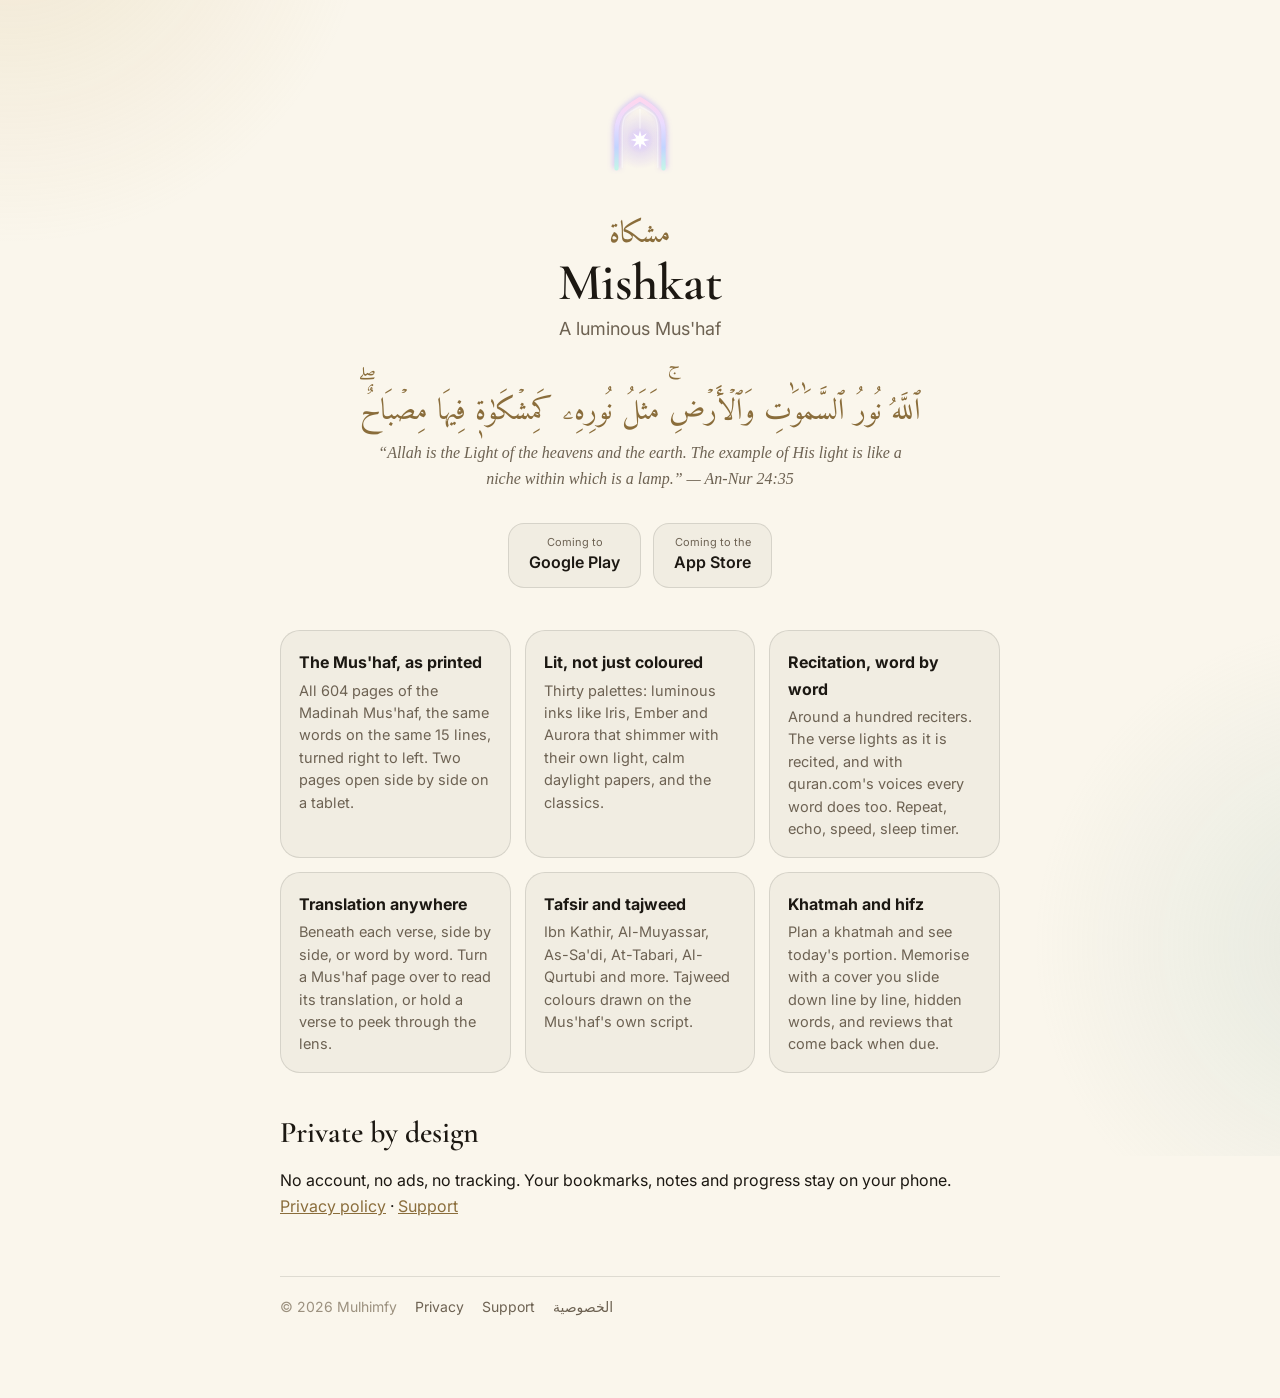
==== docs/index.html @ f4ce53cb "Site: landing, privacy policy (en/ar), support" ====
<!doctype html>
<html lang="en">
<head>
  <meta charset="utf-8">
  <meta name="viewport" content="width=device-width, initial-scale=1">
  <title>Mishkat · A luminous Mus'haf</title>
  <meta name="description" content="Mishkat is a Quran app that keeps the printed Madinah Mus'haf, page for page, and lights it: 30 palettes, recitation that follows word by word, translation and tafsir wherever you want them.">
  <meta property="og:title" content="Mishkat · A luminous Mus'haf">
  <meta property="og:description" content="The Madinah Mus'haf, page for page, lit: word-by-word recitation, translation anywhere, tafsir, tajweed colours, khatmah and memorisation.">
  <meta property="og:image" content="https://mulhimfy.github.io/mishkat-app/assets/icon-1024.png">
  <link rel="icon" href="assets/mark.svg" type="image/svg+xml">
  <link rel="preconnect" href="https://fonts.googleapis.com">
  <link href="https://fonts.googleapis.com/css2?family=Amiri+Quran&family=Cormorant+Garamond:wght@600&family=IBM+Plex+Sans+Arabic:wght@400;600&family=Inter:wght@400;600&display=swap" rel="stylesheet">
  <link rel="stylesheet" href="styles.css">
</head>
<body>
<main>
  <section class="hero">
    <img class="mark" src="assets/mark.svg" alt="">
    <div class="arabic">مشكاة</div>
    <h1>Mishkat</h1>
    <p class="tag">A luminous Mus'haf</p>
    <p class="verse arabic">ٱللَّهُ نُورُ ٱلسَّمَٰوَٰتِ وَٱلۡأَرۡضِۚ مَثَلُ نُورِهِۦ كَمِشۡكَوٰةٖ فِيهَا مِصۡبَاحٌۖ</p>
    <p class="verse-en">“Allah is the Light of the heavens and the earth. The example of His light is like a niche within which is a lamp.” — An-Nur 24:35</p>
    <div class="badges">
      <a class="badge" href="#get" id="play"><span><small>Coming to</small>Google Play</span></a>
      <a class="badge" href="#get" id="ios"><span><small>Coming to the</small>App Store</span></a>
    </div>
  </section>

  <section class="grid">
    <div class="card"><h3>The Mus'haf, as printed</h3><p>All 604 pages of the Madinah Mus'haf, the same words on the same 15 lines, turned right to left. Two pages open side by side on a tablet.</p></div>
    <div class="card"><h3>Lit, not just coloured</h3><p>Thirty palettes: luminous inks like Iris, Ember and Aurora that shimmer with their own light, calm daylight papers, and the classics.</p></div>
    <div class="card"><h3>Recitation, word by word</h3><p>Around a hundred reciters. The verse lights as it is recited, and with quran.com's voices every word does too. Repeat, echo, speed, sleep timer.</p></div>
    <div class="card"><h3>Translation anywhere</h3><p>Beneath each verse, side by side, or word by word. Turn a Mus'haf page over to read its translation, or hold a verse to peek through the lens.</p></div>
    <div class="card"><h3>Tafsir and tajweed</h3><p>Ibn Kathir, Al-Muyassar, As-Sa'di, At-Tabari, Al-Qurtubi and more. Tajweed colours drawn on the Mus'haf's own script.</p></div>
    <div class="card"><h3>Khatmah and hifz</h3><p>Plan a khatmah and see today's portion. Memorise with a cover you slide down line by line, hidden words, and reviews that come back when due.</p></div>
  </section>

  <h2 id="get">Private by design</h2>
  <p>No account, no ads, no tracking. Your bookmarks, notes and progress stay on your phone. <a href="privacy.html">Privacy policy</a> · <a href="support.html">Support</a></p>

  <footer>
    <span>© 2026 Mulhimfy</span>
    <a href="privacy.html">Privacy</a>
    <a href="support.html">Support</a>
    <a href="privacy.html#ar">الخصوصية</a>
  </footer>
</main>
</body>
</html>
---- docs/styles.css ----
:root {
  --ground: #0c0a18;
  --ink: #ede6ff;
  --muted: #a59fbf;
  --faint: #6f6990;
  --accent: #c7b3ff;
  --line: rgba(237, 230, 255, 0.12);
  --card: rgba(237, 230, 255, 0.05);
}
@media (prefers-color-scheme: light) {
  :root:not([data-theme="dark"]) {
    --ground: #faf6ec;
    --ink: #1c1812;
    --muted: #6d6252;
    --faint: #9c917f;
    --accent: #8a6d3b;
    --line: rgba(28, 24, 18, 0.12);
    --card: rgba(28, 24, 18, 0.04);
  }
}
* { box-sizing: border-box; }
html { -webkit-text-size-adjust: 100%; }
body {
  margin: 0;
  background: var(--ground);
  color: var(--ink);
  font: 16px/1.65 "Inter", system-ui, -apple-system, "Segoe UI", sans-serif;
  min-height: 100vh;
}
body::before {
  content: "";
  position: fixed;
  inset: -20vmax;
  z-index: -1;
  background:
    radial-gradient(40vmax 40vmax at 15% 10%, rgba(91, 58, 170, 0.35), transparent 70%),
    radial-gradient(36vmax 36vmax at 90% 85%, rgba(20, 90, 85, 0.30), transparent 70%),
    radial-gradient(30vmax 30vmax at 70% 20%, rgba(27, 58, 115, 0.30), transparent 70%);
}
@media (prefers-color-scheme: light) {
  :root:not([data-theme="dark"]) body::before {
    background:
      radial-gradient(40vmax 40vmax at 15% 10%, rgba(214, 186, 130, 0.25), transparent 70%),
      radial-gradient(36vmax 36vmax at 90% 85%, rgba(170, 196, 186, 0.25), transparent 70%);
  }
}
main { max-width: 760px; margin: 0 auto; padding: 56px 20px 80px; }
a { color: var(--accent); }
.mark { width: 112px; height: 112px; display: block; margin: 0 auto 8px; }
.hero { text-align: center; padding-top: 24px; }
.hero h1 { font: 600 52px/1.05 "Cormorant Garamond", Georgia, serif; margin: 6px 0 4px; letter-spacing: -0.5px; }
.arabic { font-family: "Amiri Quran", "Amiri", "Noto Naskh Arabic", serif; direction: rtl; }
.hero .arabic { font-size: 30px; color: var(--accent); }
.tag { color: var(--muted); font-size: 18px; margin: 0 0 26px; }
.verse { margin: 28px auto 8px; font-size: 26px; line-height: 2; }
.verse-en { color: var(--muted); font-style: italic; font-family: Georgia, serif; font-size: 16px; max-width: 560px; margin: 0 auto; }
.badges { display: flex; gap: 12px; justify-content: center; flex-wrap: wrap; margin: 30px 0 10px; }
.badge {
  display: inline-flex; align-items: center; gap: 10px; padding: 12px 20px; border-radius: 16px;
  border: 1px solid var(--line); background: var(--card); color: var(--ink); text-decoration: none; font-weight: 600;
}
.badge small { display: block; font-weight: 400; color: var(--muted); font-size: 11px; line-height: 1.2; }
.grid { display: grid; grid-template-columns: repeat(auto-fit, minmax(220px, 1fr)); gap: 14px; margin: 42px 0; }
.card { border: 1px solid var(--line); background: var(--card); border-radius: 20px; padding: 18px 18px 16px; }
.card h3 { margin: 0 0 4px; font-size: 16px; }
.card p { margin: 0; color: var(--muted); font-size: 14.5px; line-height: 1.55; }
h2 { font: 600 30px/1.2 "Cormorant Garamond", Georgia, serif; margin: 42px 0 8px; }
.doc h2 { font-size: 26px; margin-top: 34px; }
.doc p, .doc li { color: var(--ink); opacity: 0.92; }
.doc .updated { color: var(--muted); font-size: 14px; }
.rtl { direction: rtl; text-align: right; font-family: "IBM Plex Sans Arabic", "Noto Naskh Arabic", system-ui, sans-serif; }
footer { border-top: 1px solid var(--line); margin-top: 56px; padding-top: 18px; color: var(--faint); font-size: 14px; display: flex; gap: 18px; flex-wrap: wrap; }
footer a { color: var(--muted); text-decoration: none; }
nav.top { display: flex; justify-content: space-between; align-items: center; margin-bottom: 24px; }
nav.top a { text-decoration: none; color: var(--ink); font-weight: 600; display: inline-flex; gap: 10px; align-items: center; }
nav.top img { width: 32px; height: 32px; }
@media (max-width: 480px) { .hero h1 { font-size: 42px; } .verse { font-size: 22px; } }
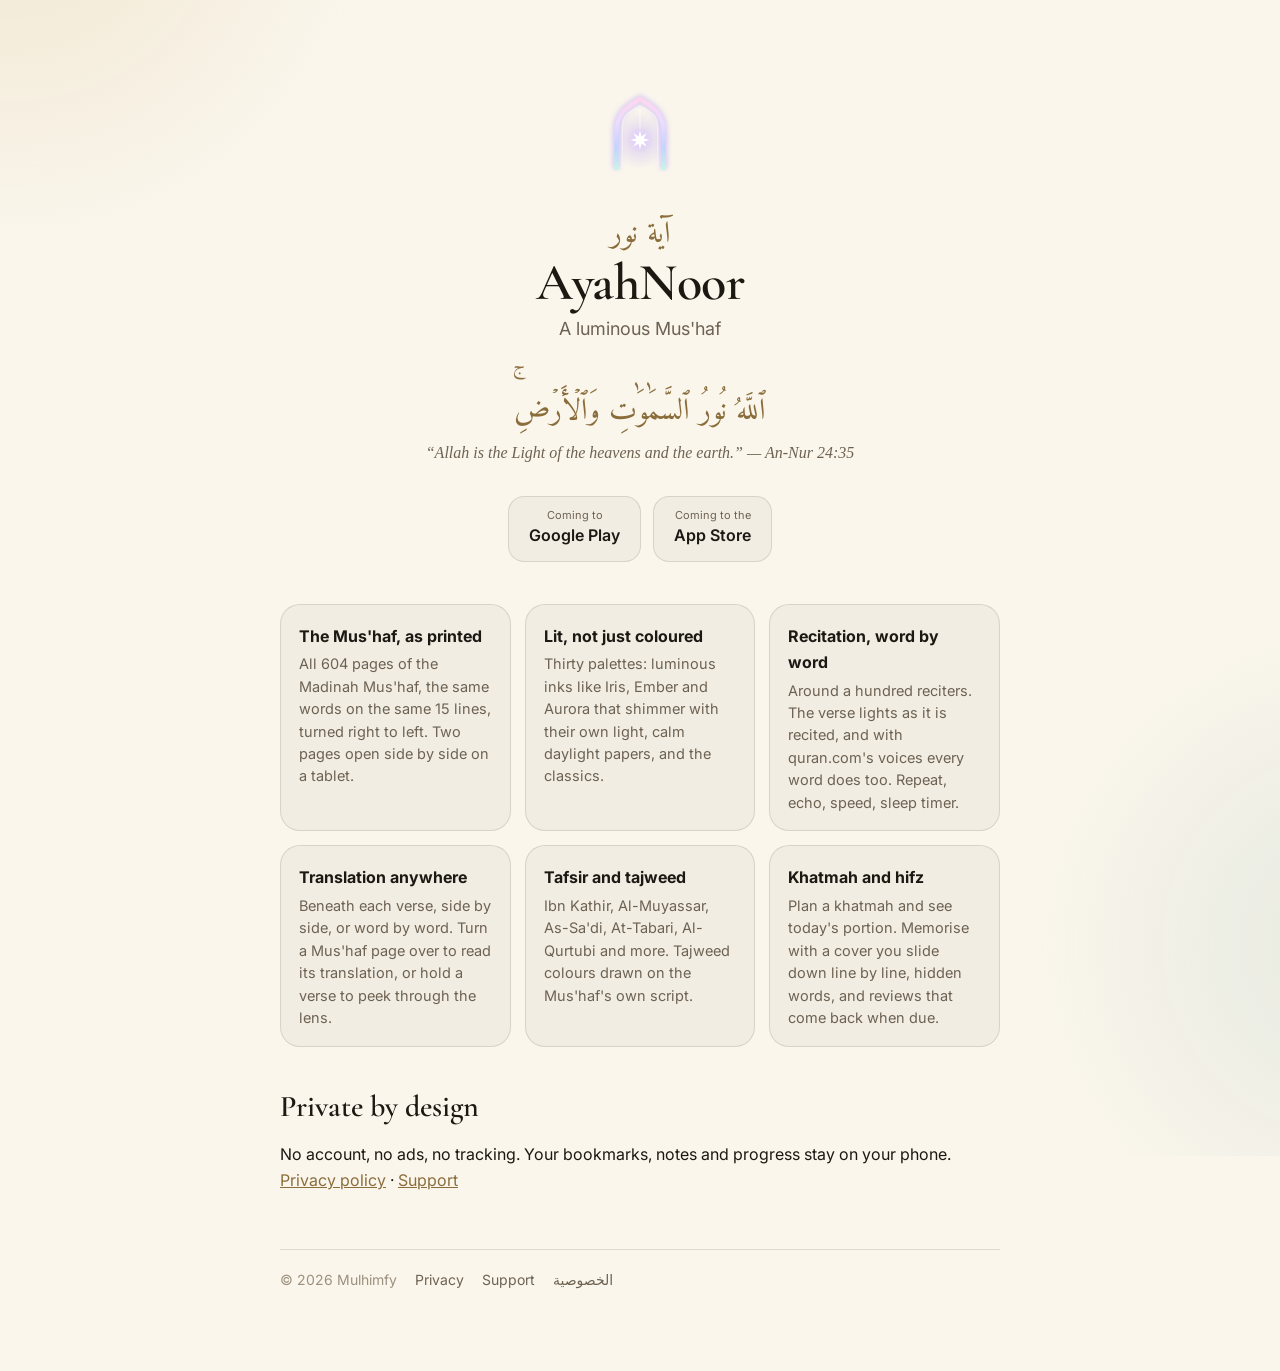
==== commit 0cc90fb8: "Rename to AyahNoor: workflow, secrets, site" ====
--- a/docs/index.html
+++ b/docs/index.html
@@ -3,11 +3,11 @@
 <head>
   <meta charset="utf-8">
   <meta name="viewport" content="width=device-width, initial-scale=1">
-  <title>Mishkat · A luminous Mus'haf</title>
-  <meta name="description" content="Mishkat is a Quran app that keeps the printed Madinah Mus'haf, page for page, and lights it: 30 palettes, recitation that follows word by word, translation and tafsir wherever you want them.">
-  <meta property="og:title" content="Mishkat · A luminous Mus'haf">
+  <title>AyahNoor · A luminous Mus'haf</title>
+  <meta name="description" content="AyahNoor is a Quran app that keeps the printed Madinah Mus'haf, page for page, and lights it: 30 palettes, recitation that follows word by word, translation and tafsir wherever you want them.">
+  <meta property="og:title" content="AyahNoor · A luminous Mus'haf">
   <meta property="og:description" content="The Madinah Mus'haf, page for page, lit: word-by-word recitation, translation anywhere, tafsir, tajweed colours, khatmah and memorisation.">
-  <meta property="og:image" content="https://mulhimfy.github.io/mishkat-app/assets/icon-1024.png">
+  <meta property="og:image" content="https://mulhimfy.github.io/ayahnoor-app/assets/icon-1024.png">
   <link rel="icon" href="assets/mark.svg" type="image/svg+xml">
   <link rel="preconnect" href="https://fonts.googleapis.com">
   <link href="https://fonts.googleapis.com/css2?family=Amiri+Quran&family=Cormorant+Garamond:wght@600&family=IBM+Plex+Sans+Arabic:wght@400;600&family=Inter:wght@400;600&display=swap" rel="stylesheet">
@@ -17,11 +17,11 @@
 <main>
   <section class="hero">
     <img class="mark" src="assets/mark.svg" alt="">
-    <div class="arabic">مشكاة</div>
-    <h1>Mishkat</h1>
+    <div class="arabic">آية نور</div>
+    <h1>AyahNoor</h1>
     <p class="tag">A luminous Mus'haf</p>
-    <p class="verse arabic">ٱللَّهُ نُورُ ٱلسَّمَٰوَٰتِ وَٱلۡأَرۡضِۚ مَثَلُ نُورِهِۦ كَمِشۡكَوٰةٖ فِيهَا مِصۡبَاحٌۖ</p>
-    <p class="verse-en">“Allah is the Light of the heavens and the earth. The example of His light is like a niche within which is a lamp.” — An-Nur 24:35</p>
+    <p class="verse arabic">ٱللَّهُ نُورُ ٱلسَّمَٰوَٰتِ وَٱلۡأَرۡضِۚ</p>
+    <p class="verse-en">“Allah is the Light of the heavens and the earth.” — An-Nur 24:35</p>
     <div class="badges">
       <a class="badge" href="#get" id="play"><span><small>Coming to</small>Google Play</span></a>
       <a class="badge" href="#get" id="ios"><span><small>Coming to the</small>App Store</span></a>
